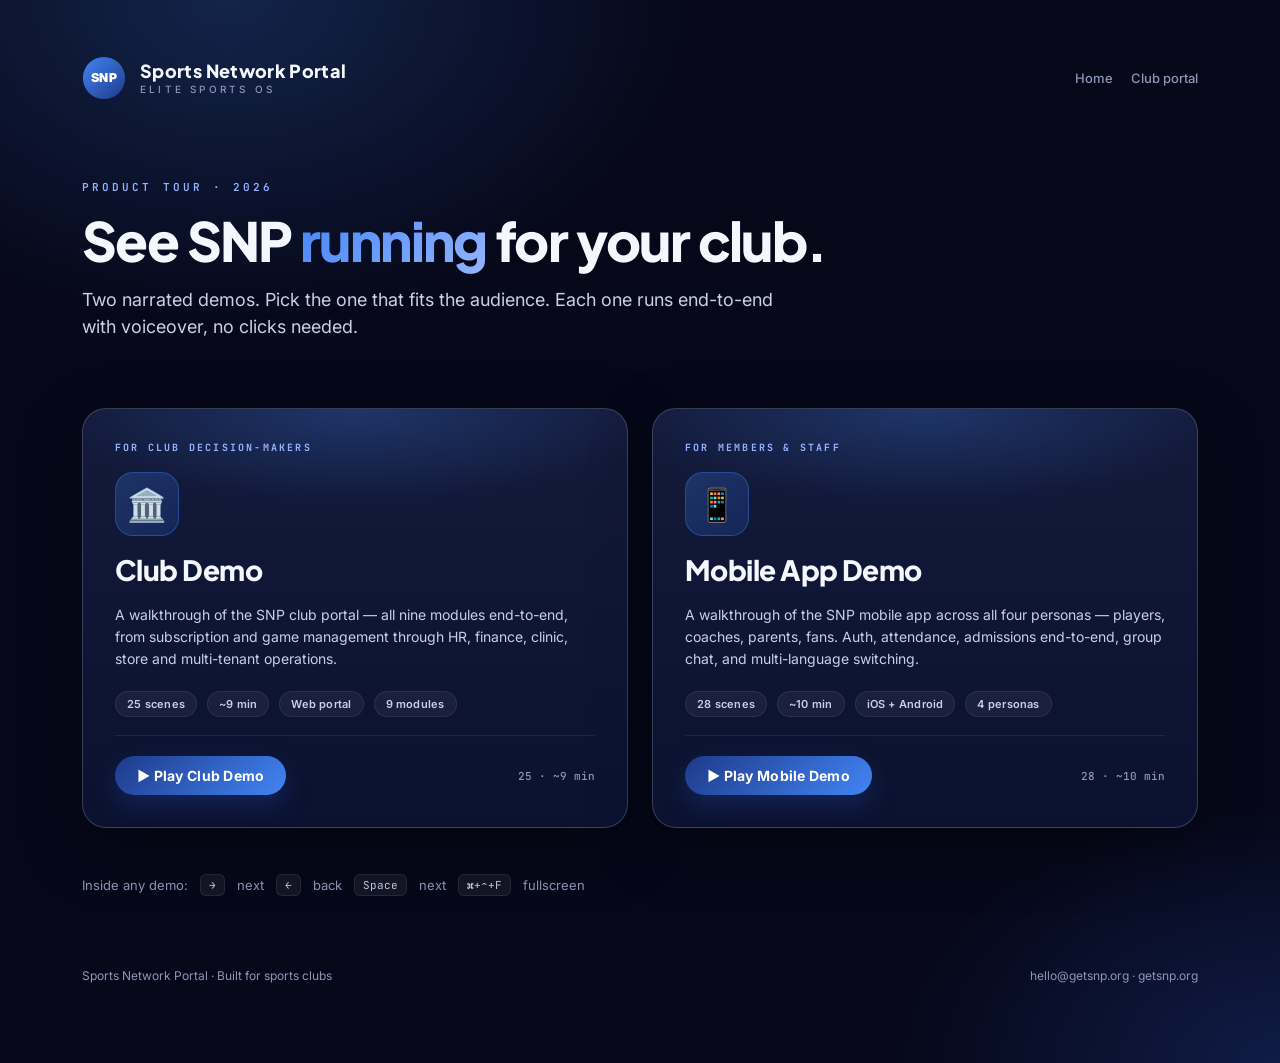
==== index.html @ 4cd6079d "first commit" ====
<!doctype html>
<html lang="en">
<head>
<meta charset="utf-8" />
<meta name="viewport" content="width=device-width, initial-scale=1" />
<title>Sports Network Portal — Demo</title>
<link rel="preconnect" href="https://fonts.googleapis.com">
<link rel="preconnect" href="https://fonts.gstatic.com" crossorigin>
<link href="https://fonts.googleapis.com/css2?family=Inter:wght@300;400;500;600;700;800;900&family=Plus+Jakarta+Sans:wght@500;700;800&family=JetBrains+Mono:wght@500;700&display=swap" rel="stylesheet">
<style>
  :root{
    --bg-deep:#06081A;
    --bg-card:rgba(255,255,255,0.04);
    --brand-primary:#1E3A8A;
    --brand-accent:#4285F4;
    --brand-light:#93B4FF;
    --text-1:#F5F7FF;
    --text-2:#C9CFE7;
    --text-3:#8D95B8;
    --hairline:rgba(255,255,255,0.08);
    --hairline-strong:rgba(255,255,255,0.18);
    --grad-1:linear-gradient(135deg,#1E3A8A 0%,#4285F4 100%);
  }
  *,*::before,*::after{box-sizing:border-box;margin:0;padding:0}
  html,body{
    min-height:100%;background:var(--bg-deep);color:var(--text-1);
    font-family:'Inter',-apple-system,system-ui,sans-serif;
    -webkit-font-smoothing:antialiased;
    background-image:
      radial-gradient(ellipse 60% 50% at 18% 0%,rgba(66,133,244,0.22),transparent 60%),
      radial-gradient(ellipse 50% 40% at 100% 100%,rgba(30,58,138,0.4),transparent 60%);
  }
  .wrap{max-width:1180px;margin:0 auto;padding:56px 32px 80px;min-height:100vh;display:flex;flex-direction:column;gap:40px}
  header{display:flex;align-items:center;justify-content:space-between;flex-wrap:wrap;gap:18px}
  .logo{display:flex;align-items:center;gap:14px}
  .logo svg{width:44px;height:44px;display:block}
  .logo .stack{display:flex;flex-direction:column;line-height:1.05}
  .logo .wordmark{font-family:'Plus Jakarta Sans',sans-serif;font-weight:800;font-size:18px;letter-spacing:0.02em}
  .logo .sub{font-size:10px;letter-spacing:0.32em;color:var(--text-3);text-transform:uppercase;font-weight:500;margin-top:3px}
  header .links{display:flex;gap:18px;font-size:13px;color:var(--text-3);font-weight:500}
  header .links a{color:var(--text-3);text-decoration:none}
  header .links a:hover{color:var(--brand-light)}

  .hero{padding:40px 0 18px;max-width:840px}
  .eyebrow{font-family:'JetBrains Mono',ui-monospace,monospace;font-size:11px;letter-spacing:0.28em;text-transform:uppercase;color:var(--brand-light);font-weight:600;margin-bottom:18px}
  h1{font-family:'Plus Jakarta Sans',sans-serif;font-size:54px;line-height:1.04;font-weight:900;letter-spacing:-0.03em;color:var(--text-1)}
  h1 em{font-style:normal;background:linear-gradient(135deg,#4285F4 0%,#93B4FF 100%);-webkit-background-clip:text;background-clip:text;color:transparent}
  .lede{font-size:18px;color:var(--text-2);line-height:1.5;margin-top:18px;max-width:64ch}

  .cards{display:grid;grid-template-columns:1fr 1fr;gap:24px;margin-top:10px}
  @media (max-width:780px){.cards{grid-template-columns:1fr}}
  .card{
    background:linear-gradient(180deg,#131A3A 0%,#0B1230 100%);
    border:1px solid var(--hairline-strong);border-radius:24px;
    padding:32px;display:flex;flex-direction:column;gap:18px;
    text-decoration:none;color:var(--text-1);
    transition:transform 240ms cubic-bezier(.2,.7,.2,1),box-shadow 240ms ease,border-color 240ms ease;
    position:relative;overflow:hidden;cursor:pointer;
    box-shadow:0 20px 60px rgba(0,0,0,0.35);
  }
  .card:hover{transform:translateY(-4px);border-color:rgba(66,133,244,0.5);box-shadow:0 30px 80px rgba(0,0,0,0.5),0 0 0 1px rgba(66,133,244,0.25) inset}
  .card::before{
    content:"";position:absolute;top:0;left:0;right:0;height:140px;
    background:radial-gradient(ellipse 80% 100% at 50% 0%,rgba(66,133,244,0.25),transparent 70%);
    pointer-events:none;
  }
  .card .badge{position:relative;font-family:'JetBrains Mono',ui-monospace,monospace;font-size:10px;letter-spacing:0.22em;text-transform:uppercase;color:var(--brand-light);font-weight:700}
  .card .icon{
    width:64px;height:64px;border-radius:18px;
    background:linear-gradient(135deg,rgba(66,133,244,0.25),rgba(30,58,138,0.4));
    border:1px solid rgba(66,133,244,0.35);
    display:flex;align-items:center;justify-content:center;font-size:32px;
    position:relative;
  }
  .card h2{font-family:'Plus Jakarta Sans',sans-serif;font-size:28px;font-weight:800;letter-spacing:-0.02em;line-height:1.15}
  .card p{font-size:14px;color:var(--text-2);line-height:1.55}
  .card .meta{display:flex;gap:10px;flex-wrap:wrap;margin-top:4px}
  .card .meta .chip{font-size:11px;font-weight:600;padding:5px 11px;border-radius:99px;background:rgba(255,255,255,0.05);border:1px solid var(--hairline);color:var(--text-2);letter-spacing:0.02em}
  .card .cta{
    margin-top:auto;display:flex;align-items:center;justify-content:space-between;gap:14px;
    padding-top:20px;border-top:1px solid var(--hairline);
  }
  .card .cta .play{
    display:inline-flex;align-items:center;gap:10px;
    background:var(--grad-1);color:#fff;padding:11px 22px;border-radius:999px;
    font-weight:700;font-size:14px;letter-spacing:0.02em;
    box-shadow:0 10px 24px rgba(30,58,138,0.45);
  }
  .card .cta .duration{font-size:11px;color:var(--text-3);font-weight:500;font-family:'JetBrains Mono',ui-monospace,monospace}

  .tip{display:flex;align-items:center;gap:12px;color:var(--text-3);font-size:13px;margin-top:6px}
  .tip .kbd{font-family:'JetBrains Mono',ui-monospace,monospace;font-size:11px;background:rgba(255,255,255,0.06);border:1px solid var(--hairline);padding:3px 8px;border-radius:6px;color:var(--text-2)}

  footer{margin-top:auto;padding-top:32px;display:flex;justify-content:space-between;flex-wrap:wrap;gap:14px;color:var(--text-3);font-size:12px}
  footer a{color:var(--text-3);text-decoration:none}
  footer a:hover{color:var(--brand-light)}
</style>
</head>
<body>

<svg width="0" height="0" style="position:absolute" aria-hidden="true">
  <defs>
    <symbol id="snp-mark" viewBox="0 0 500 500" preserveAspectRatio="xMidYMid meet">
      <!-- The actual brand mark is base64-embedded in the demos themselves;
           here we just draw a clean SVG fallback so this page stays small. -->
      <defs><linearGradient id="g" x1="0" y1="0" x2="1" y2="1"><stop offset="0%" stop-color="#4285F4"/><stop offset="100%" stop-color="#1E3A8A"/></linearGradient></defs>
      <circle cx="250" cy="250" r="240" fill="url(#g)"/>
      <text x="250" y="290" font-family="Inter,sans-serif" font-size="140" font-weight="900" text-anchor="middle" fill="#fff" letter-spacing="6">SNP</text>
    </symbol>
  </defs>
</svg>

<div class="wrap">
  <header>
    <div class="logo">
      <svg><use href="#snp-mark"/></svg>
      <div class="stack">
        <span class="wordmark">Sports Network Portal</span>
        <span class="sub">Elite Sports OS</span>
      </div>
    </div>
    <div class="links">
      <a href="/">Home</a>
      <a href="/portal/">Club portal</a>
      <!-- <a href="/api/">API</a> -->
    </div>
  </header>

  <section class="hero">
    <div class="eyebrow">PRODUCT TOUR · 2026</div>
    <h1>See SNP <em>running</em> for your club.</h1>
    <p class="lede">Two narrated demos. Pick the one that fits the audience. Each one runs end-to-end with voiceover, no clicks needed.</p>
  </section>

  <section class="cards">
    <!-- Club demo card -->
    <a class="card" href="/demo/demo-club.html">
      <div>
        <div class="badge">FOR CLUB DECISION-MAKERS</div>
      </div>
      <div class="icon">🏛️</div>
      <h2>Club Demo</h2>
      <p>A walkthrough of the SNP club portal — all nine modules end-to-end, from subscription and game management through HR, finance, clinic, store and multi-tenant operations.</p>
      <div class="meta">
        <span class="chip">25 scenes</span>
        <span class="chip">~9 min</span>
        <span class="chip">Web portal</span>
        <span class="chip">9 modules</span>
      </div>
      <div class="cta">
        <span class="play">▶ Play Club Demo</span>
        <span class="duration">25 · ~9 min</span>
      </div>
    </a>

    <!-- Mobile demo card -->
    <a class="card" href="/demo/demo-mobile.html">
      <div>
        <div class="badge">FOR MEMBERS &amp; STAFF</div>
      </div>
      <div class="icon">📱</div>
      <h2>Mobile App Demo</h2>
      <p>A walkthrough of the SNP mobile app across all four personas — players, coaches, parents, fans. Auth, attendance, admissions end-to-end, group chat, and multi-language switching.</p>
      <div class="meta">
        <span class="chip">28 scenes</span>
        <span class="chip">~10 min</span>
        <span class="chip">iOS + Android</span>
        <span class="chip">4 personas</span>
      </div>
      <div class="cta">
        <span class="play">▶ Play Mobile Demo</span>
        <span class="duration">28 · ~10 min</span>
      </div>
    </a>
  </section>

  <div class="tip">
    <span>Inside any demo:</span>
    <span class="kbd">→</span><span>next</span>
    <span class="kbd">←</span><span>back</span>
    <span class="kbd">Space</span><span>next</span>
    <span class="kbd">⌘+⌃+F</span><span>fullscreen</span>
  </div>

  <footer>
    <span>Sports Network Portal · Built for sports clubs</span>
    <span><a href="mailto:hello@getsnp.org">hello@getsnp.org</a> · <a href="/">getsnp.org</a></span>
  </footer>
</div>

</body>
</html>
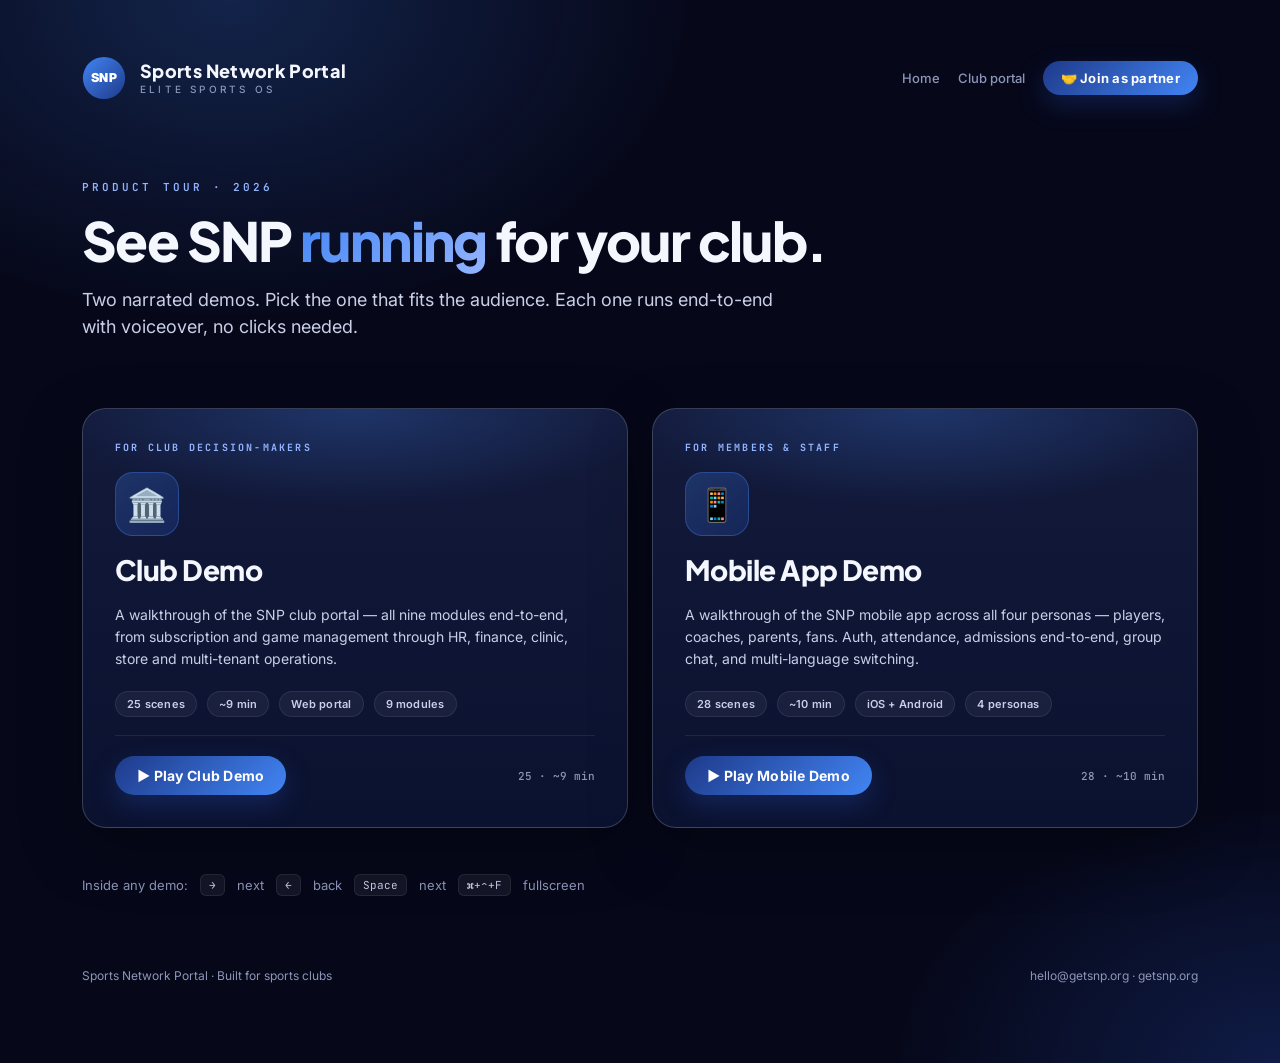
==== commit c145ba63: "feat: add partner recruitment CTA button to header navigation" ====
--- a/index.html
+++ b/index.html
@@ -3,7 +3,11 @@
 <head>
 <meta charset="utf-8" />
 <meta name="viewport" content="width=device-width, initial-scale=1" />
-<title>Sports Network Portal — Demo</title>
+<title>SNP · Demo</title>
+<link rel="icon" type="image/png" sizes="32x32" href="favicon-32.png" />
+<link rel="icon" type="image/png" sizes="256x256" href="favicon.png" />
+<link rel="apple-touch-icon" sizes="180x180" href="apple-touch-icon.png" />
+<meta name="theme-color" content="#1E3A8A" />
 <link rel="preconnect" href="https://fonts.googleapis.com">
 <link rel="preconnect" href="https://fonts.gstatic.com" crossorigin>
 <link href="https://fonts.googleapis.com/css2?family=Inter:wght@300;400;500;600;700;800;900&family=Plus+Jakarta+Sans:wght@500;700;800&family=JetBrains+Mono:wght@500;700&display=swap" rel="stylesheet">
@@ -37,9 +41,18 @@
   .logo .stack{display:flex;flex-direction:column;line-height:1.05}
   .logo .wordmark{font-family:'Plus Jakarta Sans',sans-serif;font-weight:800;font-size:18px;letter-spacing:0.02em}
   .logo .sub{font-size:10px;letter-spacing:0.32em;color:var(--text-3);text-transform:uppercase;font-weight:500;margin-top:3px}
-  header .links{display:flex;gap:18px;font-size:13px;color:var(--text-3);font-weight:500}
+  header .links{display:flex;align-items:center;gap:18px;font-size:13px;color:var(--text-3);font-weight:500}
   header .links a{color:var(--text-3);text-decoration:none}
   header .links a:hover{color:var(--brand-light)}
+  /* Partner-recruitment CTA — gradient pill, matches the demo play buttons. */
+  header .links .partner-cta{
+    display:inline-flex;align-items:center;gap:8px;
+    background:var(--grad-1);color:#fff;font-weight:700;letter-spacing:0.02em;
+    padding:9px 18px;border-radius:999px;
+    box-shadow:0 10px 24px rgba(30,58,138,0.4);
+    transition:transform 160ms ease,box-shadow 160ms ease;
+  }
+  header .links .partner-cta:hover{color:#fff;transform:translateY(-1px);box-shadow:0 14px 30px rgba(30,58,138,0.5)}
 
   .hero{padding:40px 0 18px;max-width:840px}
   .eyebrow{font-family:'JetBrains Mono',ui-monospace,monospace;font-size:11px;letter-spacing:0.28em;text-transform:uppercase;color:var(--brand-light);font-weight:600;margin-bottom:18px}
@@ -88,8 +101,22 @@
   }
   .card .cta .duration{font-size:11px;color:var(--text-3);font-weight:500;font-family:'JetBrains Mono',ui-monospace,monospace}
 
-  .tip{display:flex;align-items:center;gap:12px;color:var(--text-3);font-size:13px;margin-top:6px}
+  .tip{display:flex;align-items:center;flex-wrap:wrap;gap:12px;color:var(--text-3);font-size:13px;margin-top:6px}
   .tip .kbd{font-family:'JetBrains Mono',ui-monospace,monospace;font-size:11px;background:rgba(255,255,255,0.06);border:1px solid var(--hairline);padding:3px 8px;border-radius:6px;color:var(--text-2)}
+  .tip.touch{display:none}
+
+  @media (max-width:780px){
+    .wrap{padding:36px 20px 56px;gap:28px}
+    .hero{padding:24px 0 8px}
+    h1{font-size:clamp(34px,9.5vw,54px)}
+    .lede{font-size:16px}
+    .card{padding:24px;border-radius:20px}
+    .card h2{font-size:24px}
+  }
+  @media (hover:none) and (pointer:coarse){
+    .tip.keys{display:none}
+    .tip.touch{display:flex}
+  }
 
   footer{margin-top:auto;padding-top:32px;display:flex;justify-content:space-between;flex-wrap:wrap;gap:14px;color:var(--text-3);font-size:12px}
   footer a{color:var(--text-3);text-decoration:none}
@@ -123,6 +150,7 @@
       <a href="/">Home</a>
       <a href="/portal/">Club portal</a>
       <!-- <a href="/api/">API</a> -->
+      <a class="partner-cta" href="https://getsnp.org/partner/register" target="_blank" rel="noopener noreferrer">🤝 Join as partner</a>
     </div>
   </header>
 
@@ -174,13 +202,19 @@
     </a>
   </section>
 
-  <div class="tip">
+  <div class="tip keys">
     <span>Inside any demo:</span>
     <span class="kbd">→</span><span>next</span>
     <span class="kbd">←</span><span>back</span>
     <span class="kbd">Space</span><span>next</span>
     <span class="kbd">⌘+⌃+F</span><span>fullscreen</span>
   </div>
+  <div class="tip touch">
+    <span>Inside any demo:</span>
+    <span class="kbd">tap right</span><span>next</span>
+    <span class="kbd">tap left</span><span>back</span>
+    <span class="kbd">swipe</span><span>navigate</span>
+  </div>
 
   <footer>
     <span>Sports Network Portal · Built for sports clubs</span>
